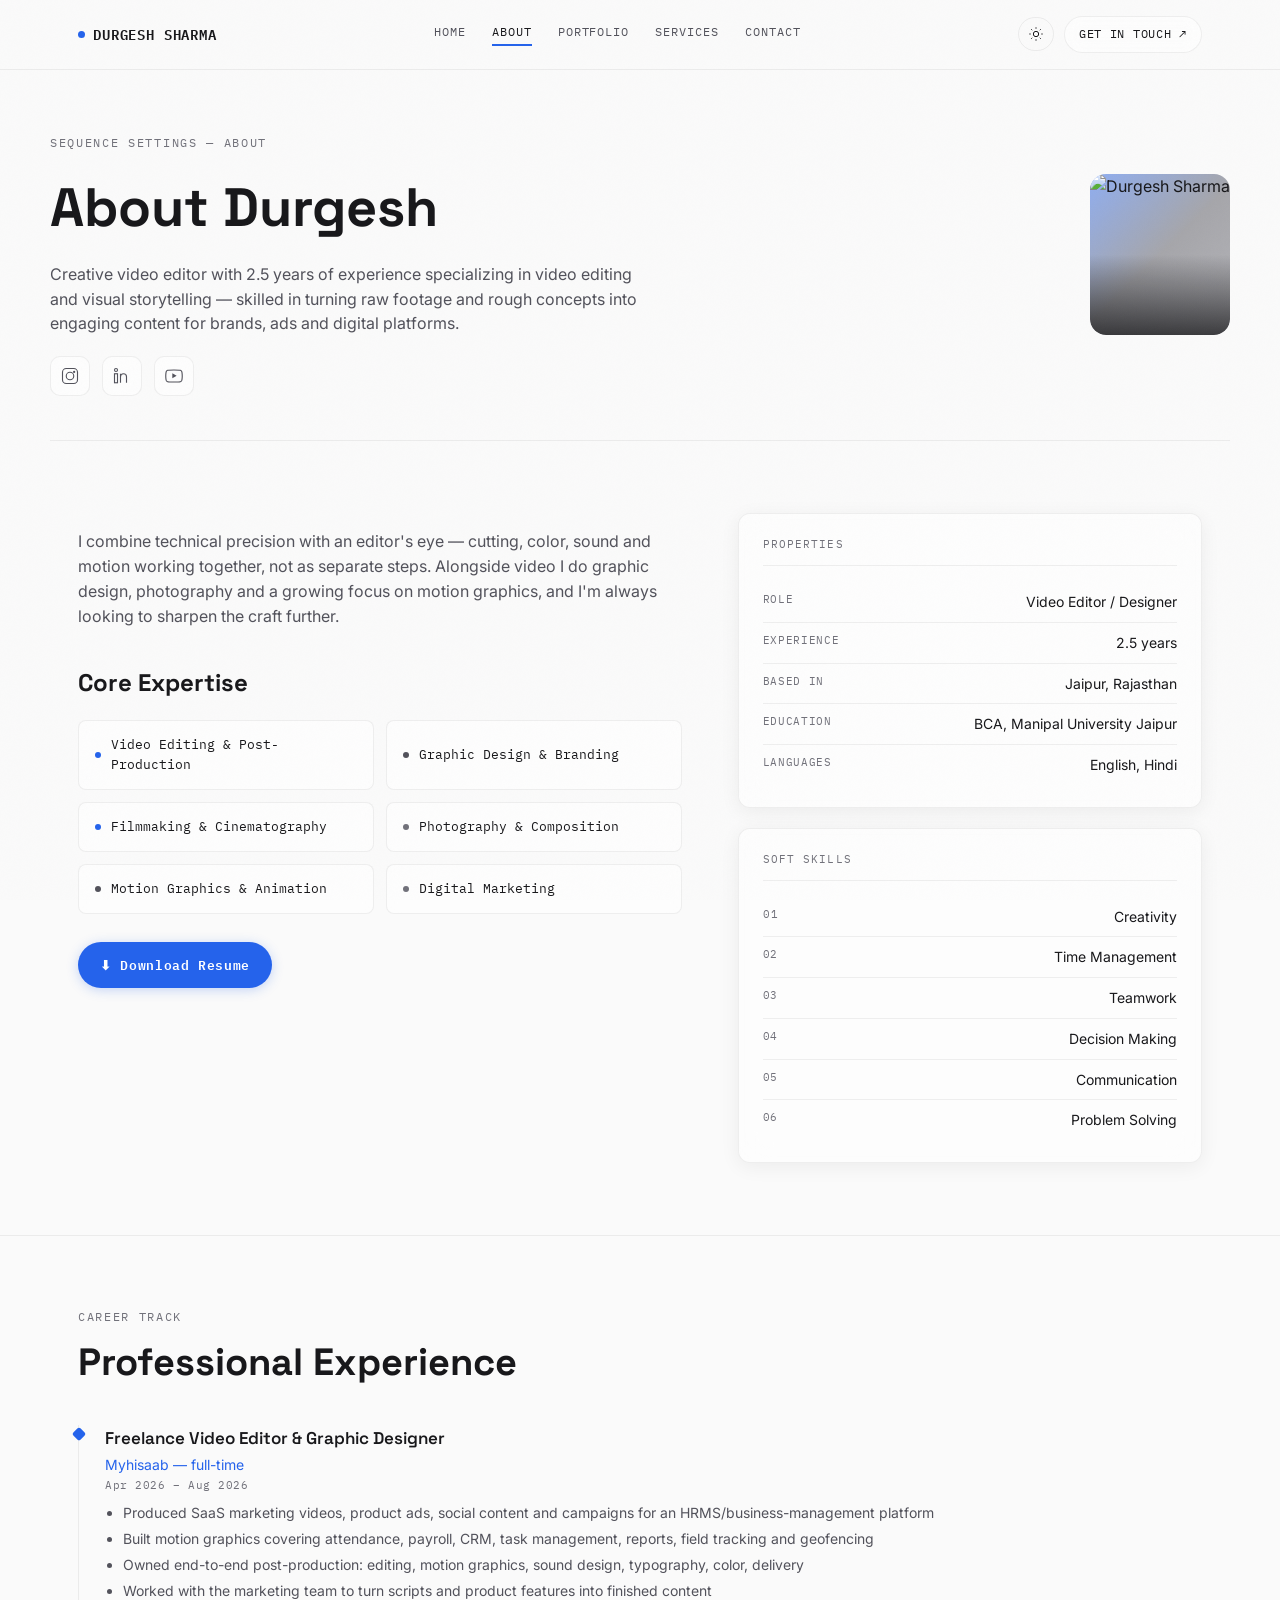
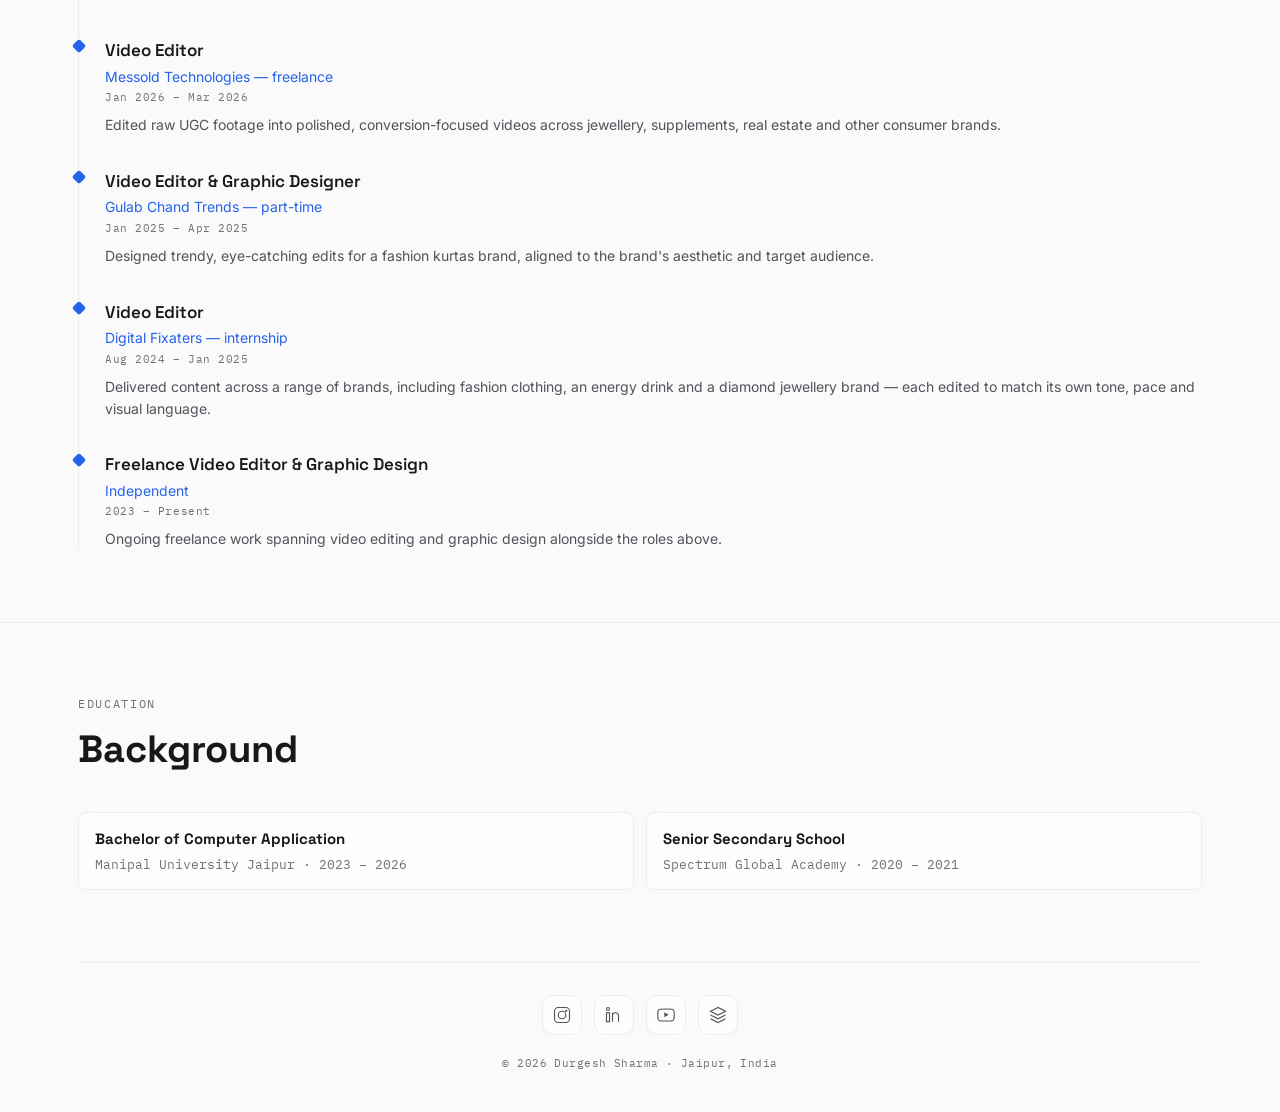
==== about.html @ 2523bfc3 "source repo import" ====
<!DOCTYPE html>
<html lang="en">
<head>
<meta charset="UTF-8">
<meta name="viewport" content="width=device-width, initial-scale=1.0">
<title>About — Durgesh Sharma</title>
<link rel="preconnect" href="https://fonts.googleapis.com">
<link rel="preconnect" href="https://fonts.gstatic.com" crossorigin>
<link href="https://fonts.googleapis.com/css2?family=Space+Grotesk:wght@400;500;600;700&family=IBM+Plex+Mono:wght@400;500;600&family=Inter:wght@400;500;600&display=swap" rel="stylesheet">
<link rel="stylesheet" href="style.css">
</head>
<body>

<header class="nav">
  <div class="nav-inner">
    <a class="logo" href="index.html"><span class="dot"></span>DURGESH SHARMA</a>
    <nav class="links">
      <a href="index.html">Home</a>
      <a href="about.html" class="active">About</a>
      <a href="portfolio.html">Portfolio</a>
      <a href="services.html">Services</a>
      <a href="contact.html">Contact</a>
    </nav>
    <div class="nav-controls">
      <button class="theme-toggle" id="theme-toggle" aria-label="Toggle light and dark theme">
        <svg class="icon-moon" viewBox="0 0 24 24" fill="none" stroke="currentColor" stroke-width="1.5"><path d="M21 12.79A9 9 0 1111.21 3 7 7 0 0021 12.79z"/></svg>
        <svg class="icon-sun" viewBox="0 0 24 24" fill="none" stroke="currentColor" stroke-width="1.5"><circle cx="12" cy="12" r="4"/><path d="M12 2v2M12 20v2M4.9 4.9l1.4 1.4M17.7 17.7l1.4 1.4M2 12h2M20 12h2M4.9 19.1l1.4-1.4M17.7 6.3l1.4-1.4"/></svg>
      </button>
      <a class="nav-cta" href="contact.html">Get in touch ↗</a>
      <button class="menu-toggle" aria-label="Toggle menu">☰</button>
    </div>
  </div>
</header>

<main>
  <section class="page-hero wrap" style="display:flex; gap:40px; align-items:center; flex-wrap:wrap;">
    <div style="flex:1; min-width:280px;">
      <div class="eyebrow">SEQUENCE SETTINGS — ABOUT</div>
      <h1>About Durgesh</h1>
      <p>Creative video editor with 2.5 years of experience specializing in video editing and visual storytelling — skilled in turning raw footage and rough concepts into engaging content for brands, ads and digital platforms.</p>
      <div class="social-bar" style="justify-content:flex-start; margin-top:20px;">
        <a class="social-link" href="https://www.instagram.com/durgesharmafilm/" target="_blank" rel="noopener" aria-label="Instagram"><svg viewBox="0 0 24 24" fill="none" stroke="currentColor" stroke-width="1.5"><rect x="2" y="2" width="20" height="20" rx="5"/><circle cx="12" cy="12" r="5"/><circle cx="17.5" cy="6.5" r="1.5" fill="currentColor" stroke="none"/></svg></a>
        <a class="social-link" href="https://www.linkedin.com/in/durgesharmaa/" target="_blank" rel="noopener" aria-label="LinkedIn"><svg viewBox="0 0 24 24" fill="none" stroke="currentColor" stroke-width="1.5"><rect x="2" y="9" width="4" height="12"/><circle cx="4" cy="4" r="2"/><path d="M10 9v12M10 13a4 4 0 018 0v8"/></svg></a>
        <a class="social-link" href="https://www.youtube.com/@Durgesharmadesign" target="_blank" rel="noopener" aria-label="YouTube"><svg viewBox="0 0 24 24" fill="none" stroke="currentColor" stroke-width="1.5"><path d="M22.5 6.4a2.8 2.8 0 00-2-2C18.9 4 12 4 12 4s-6.9 0-8.5.4a2.8 2.8 0 00-2 2A29.3 29.3 0 001 12a29.3 29.3 0 00.5 5.6 2.8 2.8 0 002 2c1.6.4 8.5.4 8.5.4s6.9 0 8.5-.4a2.8 2.8 0 002-2A29.3 29.3 0 0023 12a29.3 29.3 0 00-.5-5.6z"/><path d="M9.75 15.02l5.75-3.27-5.75-3.27v6.54z" fill="currentColor" stroke="none"/></svg></a>
      </div>
    </div>
    <div style="flex:0 0 auto;">
      <div class="profile-photo-wrap" style="max-width:260px;">
        <img src="profile.jpg" alt="Durgesh Sharma" loading="eager">
        <div class="photo-overlay"></div>
      </div>
    </div>
  </section>

  <section class="section">
    <div class="wrap about-grid">
      <div class="reveal">
        <div class="about-bio">
          <p style="color:var(--body-text); font-size:16px;">I combine technical precision with an editor's eye — cutting, color, sound and motion working together, not as separate steps. Alongside video I do graphic design, photography and a growing focus on motion graphics, and I'm always looking to sharpen the craft further.</p>
        </div>

        <h2 style="font-family:var(--display); font-size:24px; margin:36px 0 18px;">Core Expertise</h2>
        <div class="chip-grid">
          <div class="chip"><span class="dot c-ember"></span>Video Editing &amp; Post-Production</div>
          <div class="chip"><span class="dot c-teal"></span>Graphic Design &amp; Branding</div>
          <div class="chip"><span class="dot c-ember"></span>Filmmaking &amp; Cinematography</div>
          <div class="chip"><span class="dot c-amber"></span>Photography &amp; Composition</div>
          <div class="chip"><span class="dot c-teal"></span>Motion Graphics &amp; Animation</div>
          <div class="chip"><span class="dot c-amber"></span>Digital Marketing</div>
        </div>

        <a class="btn btn-solid" style="margin-top:28px;" href="assets/durgesh-sharma-resume.pdf" download>⬇ Download Resume</a>
      </div>

      <div class="reveal">
        <div class="panel" style="margin-bottom:20px;">
          <div class="panel-title">Properties</div>
          <div class="kv"><span class="k">Role</span><span class="v">Video Editor / Designer</span></div>
          <div class="kv"><span class="k">Experience</span><span class="v">2.5 years</span></div>
          <div class="kv"><span class="k">Based in</span><span class="v">Jaipur, Rajasthan</span></div>
          <div class="kv"><span class="k">Education</span><span class="v">BCA, Manipal University Jaipur</span></div>
          <div class="kv"><span class="k">Languages</span><span class="v">English, Hindi</span></div>
        </div>
        <div class="panel">
          <div class="panel-title">Soft Skills</div>
          <div class="kv"><span class="k">01</span><span class="v">Creativity</span></div>
          <div class="kv"><span class="k">02</span><span class="v">Time Management</span></div>
          <div class="kv"><span class="k">03</span><span class="v">Teamwork</span></div>
          <div class="kv"><span class="k">04</span><span class="v">Decision Making</span></div>
          <div class="kv"><span class="k">05</span><span class="v">Communication</span></div>
          <div class="kv"><span class="k">06</span><span class="v">Problem Solving</span></div>
        </div>
      </div>
    </div>
  </section>

  <section class="section">
    <div class="wrap">
      <div class="sec-head reveal">
        <div>
          <div class="eyebrow">CAREER TRACK</div>
          <h2>Professional Experience</h2>
        </div>
      </div>
      <div class="timeline reveal">
        <div class="tl-item">
          <div class="role">Freelance Video Editor &amp; Graphic Designer</div>
          <div class="org">Myhisaab — full-time</div>
          <div class="date">Apr 2026 – Aug 2026</div>
          <ul>
            <li>Produced SaaS marketing videos, product ads, social content and campaigns for an HRMS/business-management platform</li>
            <li>Built motion graphics covering attendance, payroll, CRM, task management, reports, field tracking and geofencing</li>
            <li>Owned end-to-end post-production: editing, motion graphics, sound design, typography, color, delivery</li>
            <li>Worked with the marketing team to turn scripts and product features into finished content</li>
          </ul>
        </div>
        <div class="tl-item">
          <div class="role">Video Editor</div>
          <div class="org">Messold Technologies — freelance</div>
          <div class="date">Jan 2026 – Mar 2026</div>
          <p>Edited raw UGC footage into polished, conversion-focused videos across jewellery, supplements, real estate and other consumer brands.</p>
        </div>
        <div class="tl-item">
          <div class="role">Video Editor &amp; Graphic Designer</div>
          <div class="org">Gulab Chand Trends — part-time</div>
          <div class="date">Jan 2025 – Apr 2025</div>
          <p>Designed trendy, eye-catching edits for a fashion kurtas brand, aligned to the brand's aesthetic and target audience.</p>
        </div>
        <div class="tl-item">
          <div class="role">Video Editor</div>
          <div class="org">Digital Fixaters — internship</div>
          <div class="date">Aug 2024 – Jan 2025</div>
          <p>Delivered content across a range of brands, including fashion clothing, an energy drink and a diamond jewellery brand — each edited to match its own tone, pace and visual language.</p>
        </div>
        <div class="tl-item">
          <div class="role">Freelance Video Editor &amp; Graphic Design</div>
          <div class="org">Independent</div>
          <div class="date">2023 – Present</div>
          <p>Ongoing freelance work spanning video editing and graphic design alongside the roles above.</p>
        </div>
      </div>
    </div>
  </section>

  <section class="section">
    <div class="wrap">
      <div class="sec-head reveal"><div><div class="eyebrow">Education</div><h2>Background</h2></div></div>
      <div class="chip-grid reveal">
        <div class="chip" style="align-items:flex-start; flex-direction:column; gap:4px;">
          <strong style="font-family:var(--display); font-size:15px;">Bachelor of Computer Application</strong>
          <span style="color:var(--steel);">Manipal University Jaipur · 2023 – 2026</span>
        </div>
        <div class="chip" style="align-items:flex-start; flex-direction:column; gap:4px;">
          <strong style="font-family:var(--display); font-size:15px;">Senior Secondary School</strong>
          <span style="color:var(--steel);">Spectrum Global Academy · 2020 – 2021</span>
        </div>
      </div>
    </div>
  </section>
</main>

<footer class="footer-enhanced">
  <div class="footer-inner">
    <div class="footer-divider"></div>
    <div class="footer-socials">
      <div class="social-bar">
        <a class="social-link" href="https://www.instagram.com/durgesharmafilm/" target="_blank" rel="noopener" aria-label="Instagram"><svg viewBox="0 0 24 24" fill="none" stroke="currentColor" stroke-width="1.5"><rect x="2" y="2" width="20" height="20" rx="5"/><circle cx="12" cy="12" r="5"/><circle cx="17.5" cy="6.5" r="1.5" fill="currentColor" stroke="none"/></svg></a>
        <a class="social-link" href="https://www.linkedin.com/in/durgesharmaa/" target="_blank" rel="noopener" aria-label="LinkedIn"><svg viewBox="0 0 24 24" fill="none" stroke="currentColor" stroke-width="1.5"><rect x="2" y="9" width="4" height="12"/><circle cx="4" cy="4" r="2"/><path d="M10 9v12M10 13a4 4 0 018 0v8"/></svg></a>
        <a class="social-link" href="https://www.youtube.com/@Durgesharmadesign" target="_blank" rel="noopener" aria-label="YouTube"><svg viewBox="0 0 24 24" fill="none" stroke="currentColor" stroke-width="1.5"><path d="M22.5 6.4a2.8 2.8 0 00-2-2C18.9 4 12 4 12 4s-6.9 0-8.5.4a2.8 2.8 0 00-2 2A29.3 29.3 0 001 12a29.3 29.3 0 00.5 5.6 2.8 2.8 0 002 2c1.6.4 8.5.4 8.5.4s6.9 0 8.5-.4a2.8 2.8 0 002-2A29.3 29.3 0 0023 12a29.3 29.3 0 00-.5-5.6z"/><path d="M9.75 15.02l5.75-3.27-5.75-3.27v6.54z" fill="currentColor" stroke="none"/></svg></a>
        <a class="social-link" href="https://durgesharma.myportfolio.com/" target="_blank" rel="noopener" aria-label="Adobe Portfolio"><svg viewBox="0 0 24 24" fill="none" stroke="currentColor" stroke-width="1.5"><path d="M12 2L2 7l10 5 10-5-10-5z"/><path d="M2 17l10 5 10-5"/><path d="M2 12l10 5 10-5"/></svg></a>
      </div>
    </div>
    <div class="footer-text">© <span class="yr"></span> Durgesh Sharma · Jaipur, India</div>
  </div>
</footer>

<script src="script.js"></script>
</body>
</html>
---- style.css ----
/* ============================================================
   DURGESH SHARMA — B&W GLASSMORPHISM THEME
   Primary: Black & White  |  Accent: Minimal Blue #2563eb
   ============================================================ */

:root{
  /* ---- dark mode (default) ---- */
  --ink-950:#09090b;
  --ink-900:#111113;
  --ink-850:#18181b;
  --line:rgba(255,255,255,.08);
  --paper:#f4f4f5;
  --paper-dim:#a1a1aa;
  --body-text:#a1a1aa;
  --accent:#2563eb;
  --accent-dim:rgba(37,99,235,.15);
  --accent-hover:#3b82f6;
  --steel:#71717a;
  --nav-bg:rgba(9,9,11,.72);
  --glass-bg:rgba(255,255,255,.03);
  --glass-border:rgba(255,255,255,.06);
  --glass-hover:rgba(255,255,255,.08);
  --grain-opacity:0.028;
  --display:'Space Grotesk', sans-serif;
  --mono:'IBM Plex Mono', monospace;
  --body:'Inter', sans-serif;
  --maxw:1180px;
  --shadow-card:0 4px 24px rgba(0,0,0,.35);
  --shadow-card-hover:0 12px 40px rgba(0,0,0,.5);
}

:root[data-theme="light"]{
  --ink-950:#fafafa;
  --ink-900:#ffffff;
  --ink-850:#f4f4f5;
  --line:rgba(0,0,0,.07);
  --paper:#18181b;
  --paper-dim:#52525b;
  --body-text:#52525b;
  --accent:#2563eb;
  --accent-dim:rgba(37,99,235,.08);
  --accent-hover:#1d4ed8;
  --steel:#71717a;
  --nav-bg:rgba(250,250,250,.72);
  --glass-bg:rgba(255,255,255,.55);
  --glass-border:rgba(0,0,0,.06);
  --glass-hover:rgba(255,255,255,.75);
  --grain-opacity:0.014;
  --shadow-card:0 4px 20px rgba(0,0,0,.06);
  --shadow-card-hover:0 12px 36px rgba(0,0,0,.1);
}

*{box-sizing:border-box;}
html{scroll-behavior:smooth;}
@media (prefers-reduced-motion: reduce){
  html{scroll-behavior:auto;}
  *{animation-duration:0.001ms !important; animation-iteration-count:1 !important; transition-duration:0.001ms !important;}
}

body{
  margin:0;
  background:var(--ink-950);
  color:var(--paper);
  font-family:var(--body);
  line-height:1.55;
  -webkit-font-smoothing:antialiased;
  transition:background .3s ease, color .3s ease;
  overflow-x:hidden;
}

/* grain overlay */
body::before{
  content:"";
  position:fixed; inset:0;
  pointer-events:none;
  z-index:999;
  opacity:var(--grain-opacity);
  background-image:url("data:image/svg+xml,%3Csvg xmlns='http://www.w3.org/2000/svg' width='120' height='120'%3E%3Cfilter id='n'%3E%3CfeTurbulence type='fractalNoise' baseFrequency='0.9' numOctaves='2' stitchTiles='stitch'/%3E%3C/filter%3E%3Crect width='100%25' height='100%25' filter='url(%23n)'/%3E%3C/svg%3E");
}

a{color:inherit;}
img{max-width:100%; display:block;}

.wrap{max-width:var(--maxw); margin:0 auto; padding:0 28px;}
.eyebrow{
  font-family:var(--mono); font-size:12px; letter-spacing:.14em; text-transform:uppercase;
  color:var(--steel);
}
.eyebrow .tc{color:var(--accent);}

/* ========== NAV (glassmorphism) ========== */
header.nav{
  position:sticky; top:0; z-index:50;
  background:var(--nav-bg);
  backdrop-filter:blur(20px); -webkit-backdrop-filter:blur(20px);
  border-bottom:1px solid var(--glass-border);
  transition:background .3s ease, border-color .3s ease;
}
.nav-inner{
  max-width:var(--maxw); margin:0 auto; padding:16px 28px;
  display:flex; align-items:center; justify-content:space-between;
}
.logo{
  font-family:var(--mono); font-weight:600; font-size:14px; letter-spacing:.06em;
  display:flex; align-items:center; gap:8px; text-decoration:none;
}
.logo .dot{width:7px; height:7px; border-radius:50%; background:var(--accent);}
nav.links{display:flex; gap:26px; font-family:var(--mono); font-size:12px; letter-spacing:.08em; text-transform:uppercase;}
nav.links a{text-decoration:none; color:var(--paper-dim); transition:color .2s; padding-bottom:3px; border-bottom:2px solid transparent;}
nav.links a:hover, nav.links a:focus-visible{color:var(--paper);}
nav.links a.active{color:var(--paper); border-bottom-color:var(--accent);}
.nav-cta{
  font-family:var(--mono); font-size:12px; letter-spacing:.06em; text-transform:uppercase;
  border:1px solid var(--glass-border); padding:8px 14px; border-radius:100px;
  text-decoration:none; color:var(--paper); white-space:nowrap;
  transition:border-color .2s, background .2s;
  background:var(--glass-bg); backdrop-filter:blur(8px);
}
.nav-cta:hover{border-color:var(--accent); background:var(--accent-dim);}
.menu-toggle{display:none; background:none; border:1px solid var(--glass-border); border-radius:8px; color:var(--paper); width:38px; height:34px; font-family:var(--mono); flex-shrink:0; cursor:pointer;}
.nav-controls{display:flex; align-items:center; gap:10px; flex-shrink:0;}
.theme-toggle{
  background:none; border:1px solid var(--glass-border); border-radius:100px;
  width:36px; height:34px; display:flex; align-items:center; justify-content:center;
  color:var(--paper); cursor:pointer; flex-shrink:0; padding:0; transition:border-color .2s;
}
.theme-toggle:hover{border-color:var(--paper-dim);}
.theme-toggle svg{width:16px; height:16px;}
.theme-toggle .icon-sun{display:none;}
:root[data-theme="light"] .theme-toggle .icon-moon{display:none;}
:root[data-theme="light"] .theme-toggle .icon-sun{display:block;}

@media (max-width:760px){
  nav.links{
    display:none; position:absolute; top:100%; left:0; right:0;
    flex-direction:column; gap:0;
    background:var(--nav-bg); backdrop-filter:blur(20px); -webkit-backdrop-filter:blur(20px);
    border-bottom:1px solid var(--glass-border);
  }
  nav.links.open{display:flex;}
  nav.links a{padding:14px 28px; border-bottom:1px solid var(--glass-border);}
  .nav-cta{display:none;}
  .menu-toggle{display:block;}
  .nav-inner{padding:14px 18px;}
}
@media (max-width:480px){
  .wrap{padding:0 18px;}
  .logo{font-size:12px;}
  .section{padding:52px 0;}
  .page-hero{padding:48px 0 32px;}
}

/* ========== BUTTONS (minimal blue) ========== */
.btn{
  font-family:var(--mono); font-size:13px; letter-spacing:.05em;
  padding:13px 22px; border-radius:100px; text-decoration:none;
  display:inline-flex; align-items:center; gap:8px; border:none; cursor:pointer;
  transition:transform .18s ease, background .2s, border-color .2s, box-shadow .2s;
}
.btn:hover{transform:translateY(-2px);}
.btn-solid{
  background:var(--accent); color:#fff; font-weight:600;
  box-shadow:0 2px 12px rgba(37,99,235,.25);
}
.btn-solid:hover{background:var(--accent-hover); box-shadow:0 4px 20px rgba(37,99,235,.35);}
.btn-ghost{
  border:1px solid var(--glass-border); color:var(--paper); background:var(--glass-bg);
  backdrop-filter:blur(8px);
}
.btn-ghost:hover{border-color:var(--paper-dim); background:var(--glass-hover);}

/* ========== PAGE HERO ========== */
.page-hero{padding:64px 0 44px; border-bottom:1px solid var(--glass-border);}
.page-hero h1{font-family:var(--display); font-size:clamp(34px,5vw,54px); margin:14px 0 12px;}
.page-hero p{max-width:600px; color:var(--body-text); font-size:16px; margin:0;}

/* ========== SECTIONS ========== */
.section{padding:72px 0;}
.section + .section{border-top:1px solid var(--glass-border);}
.sec-head{
  display:flex; justify-content:space-between; align-items:baseline;
  margin-bottom:34px; gap:20px; flex-wrap:wrap;
}
.sec-head h2{font-family:var(--display); font-size:clamp(26px,4vw,38px); margin:6px 0 0;}

.about-grid{display:grid; grid-template-columns:1.3fr 1fr; gap:56px;}
@media (max-width:800px){.about-grid{grid-template-columns:1fr; gap:36px;}}

/* ========== GLASS PANELS / CARDS ========== */
.panel{
  background:var(--glass-bg); border:1px solid var(--glass-border); border-radius:12px;
  padding:22px 24px;
  backdrop-filter:blur(16px); -webkit-backdrop-filter:blur(16px);
  box-shadow:var(--shadow-card);
}
.panel-title{
  font-family:var(--mono); font-size:11px; letter-spacing:.1em; text-transform:uppercase;
  color:var(--steel); margin-bottom:16px; padding-bottom:12px; border-bottom:1px solid var(--glass-border);
}
.kv{display:flex; justify-content:space-between; gap:12px; padding:9px 0; font-size:14px; border-bottom:1px solid var(--glass-border);}
.kv:last-child{border-bottom:none;}
.kv .k{font-family:var(--mono); font-size:11px; letter-spacing:.06em; text-transform:uppercase; color:var(--steel);}
.kv .v{text-align:right; color:var(--paper);}

/* ========== CHIPS ========== */
.chip-grid{display:grid; grid-template-columns:1fr 1fr; gap:12px;}
@media (max-width:560px){.chip-grid{grid-template-columns:1fr;}}
.chip{
  border:1px solid var(--glass-border); border-radius:8px; padding:14px 16px;
  font-family:var(--mono); font-size:13px; color:var(--paper);
  display:flex; align-items:center; gap:10px;
  background:var(--glass-bg); backdrop-filter:blur(8px);
}
.chip .dot{width:6px; height:6px; border-radius:50%; flex-shrink:0;}
.chip .dot.c-ember{background:var(--accent);}
.chip .dot.c-teal{background:var(--paper-dim);}
.chip .dot.c-amber{background:var(--steel);}

/* ========== STAT CARDS ========== */
.stat-grid{display:grid; grid-template-columns:repeat(3,1fr); gap:16px; margin-top:16px;}
@media (max-width:760px){.stat-grid{grid-template-columns:1fr;}}
.stat-card{
  border:1px solid var(--glass-border); border-radius:12px; padding:20px;
  background:var(--glass-bg); backdrop-filter:blur(12px);
  box-shadow:var(--shadow-card);
}
.stat-card .num{font-family:var(--display); font-size:28px; color:var(--accent);}
.stat-card .lbl{font-family:var(--mono); font-size:11px; letter-spacing:.08em; text-transform:uppercase; color:var(--steel); margin-top:4px;}
.stat-card p{font-size:13px; color:var(--body-text); margin:8px 0 0;}

/* ========== TIMELINE ========== */
.timeline{position:relative; padding-left:26px; border-left:1px solid var(--glass-border);}
.tl-item{position:relative; padding-bottom:32px;}
.tl-item:last-child{padding-bottom:0;}
.tl-item::before{
  content:""; position:absolute; left:-31px; top:4px; width:10px; height:10px;
  border-radius:2px; background:var(--accent); transform:rotate(45deg);
}
.tl-item .role{font-family:var(--display); font-size:17px; font-weight:600; margin:0 0 2px;}
.tl-item .org{color:var(--accent); font-size:14px; margin:0 0 2px;}
.tl-item .date{font-family:var(--mono); font-size:11px; color:var(--steel); letter-spacing:.05em; margin-bottom:8px;}
.tl-item p, .tl-item ul{color:var(--body-text); font-size:14px; margin:0;}
.tl-item ul{padding-left:18px; margin-top:6px;}
.tl-item li{margin-bottom:4px;}

/* ========== SERVICES (glassmorphism cards) ========== */
.services-grid{display:grid; grid-template-columns:repeat(3,1fr); gap:20px;}
@media (max-width:900px){.services-grid{grid-template-columns:1fr 1fr;}}
@media (max-width:600px){.services-grid{grid-template-columns:1fr;}}
.service-card{
  background:var(--glass-bg); border:1px solid var(--glass-border); border-radius:12px;
  padding:24px; transition:border-color .25s, transform .25s, box-shadow .25s;
  backdrop-filter:blur(12px); -webkit-backdrop-filter:blur(12px);
  box-shadow:var(--shadow-card);
}
.service-card:hover{transform:translateY(-4px); border-color:var(--paper-dim); box-shadow:var(--shadow-card-hover);}
.service-card .icon{
  width:42px; height:42px; border-radius:10px; display:flex; align-items:center; justify-content:center;
  margin-bottom:16px; border:1px solid var(--glass-border);
  color:var(--accent);
}
.service-card .icon svg{width:20px; height:20px;}
.service-card.c-ember .icon{color:var(--accent); border-color:var(--accent-dim);}
.service-card.c-teal .icon{color:var(--paper-dim); border-color:var(--glass-border);}
.service-card.c-amber .icon{color:var(--steel); border-color:var(--glass-border);}
.service-card h3{font-family:var(--display); font-size:18px; margin:0 0 8px;}
.service-card p{color:var(--body-text); font-size:14px; margin:0 0 14px;}
.service-card ul{margin:0; padding-left:18px; font-size:13px; color:var(--steel);}
.service-card li{margin-bottom:5px;}

/* ========== CLIP / WORK CARDS (glassmorphism) ========== */
.track{margin-bottom:52px;}
.track-label{
  display:flex; align-items:center; gap:10px; margin-bottom:16px;
  font-family:var(--mono); font-size:12px; letter-spacing:.1em; text-transform:uppercase; color:var(--steel);
}
.track-label .sw{width:10px; height:10px; border-radius:2px;}
.sw.c-ember{background:var(--accent);}
.sw.c-teal{background:var(--paper-dim);}
.sw.c-amber{background:var(--steel);}
.sw.c-steel{background:var(--steel);}
.track-label .name{color:var(--paper); font-weight:500;}

.clip-row{display:flex; gap:16px; overflow-x:auto; padding-bottom:10px; scroll-snap-type:x proximity;}
.clip-row::-webkit-scrollbar{height:6px;}
.clip-row::-webkit-scrollbar-thumb{background:var(--glass-border); border-radius:10px;}

.clip-card{
  flex:0 0 240px; scroll-snap-align:start;
  background:var(--glass-bg); border:1px solid var(--glass-border); border-radius:12px;
  padding:0; text-decoration:none; color:var(--paper); overflow:hidden;
  transition:border-color .25s, transform .25s, box-shadow .25s;
  backdrop-filter:blur(12px);
  box-shadow:var(--shadow-card);
}
.clip-card:hover{transform:translateY(-4px); box-shadow:var(--shadow-card-hover);}
.clip-card .bar{height:4px;}
.clip-card .bar.c-ember{background:var(--accent);}
.clip-card .bar.c-teal{background:var(--paper-dim);}
.clip-card .bar.c-amber{background:var(--steel);}
.clip-card .bar.c-steel{background:var(--steel);}
.clip-card .thumb{height:130px; background:var(--ink-850); display:flex; align-items:center; justify-content:center; position:relative; overflow:hidden; color:var(--steel);}
.clip-card .thumb img{width:100%; height:100%; object-fit:cover;}
.clip-card .thumb svg{width:30px; height:30px; opacity:.5;}
.clip-card .body{padding:14px 16px 16px;}
.clip-card .title{font-family:var(--display); font-size:16px; font-weight:600; margin:0 0 4px;}
.clip-card .meta{display:flex; justify-content:space-between; align-items:center; font-family:var(--mono); font-size:11px; color:var(--steel);}
.clip-card:hover .meta{color:var(--paper);}

/* ========== FEATURED GRID (glassmorphism) ========== */
.featured-grid{display:grid; grid-template-columns:repeat(3,1fr); gap:20px;}
@media (max-width:900px){.featured-grid{grid-template-columns:1fr 1fr;}}
@media (max-width:600px){.featured-grid{grid-template-columns:1fr;}}
.featured-card{
  position:relative; background:var(--glass-bg); border:1px solid var(--glass-border); border-radius:14px;
  overflow:hidden; text-decoration:none; color:var(--paper);
  transition:transform .25s, border-color .25s, box-shadow .25s;
  backdrop-filter:blur(12px);
  box-shadow:var(--shadow-card);
}
.featured-card:hover{transform:translateY(-5px); border-color:var(--paper-dim); box-shadow:var(--shadow-card-hover);}
.featured-card .rank{
  position:absolute; top:12px; left:12px; z-index:2;
  font-family:var(--mono); font-size:11px;
  background:rgba(9,9,11,.65); backdrop-filter:blur(8px);
  color:var(--accent); padding:3px 9px; border-radius:100px; letter-spacing:.06em;
}
.featured-card .bar{height:4px;}
.featured-card .thumb{height:160px; background:var(--ink-850); display:flex; align-items:center; justify-content:center; color:var(--steel);}
.featured-card .thumb img{width:100%; height:100%; object-fit:cover;}
.featured-card .thumb svg{width:34px; height:34px; opacity:.5;}
.featured-card .body{padding:16px 18px 18px;}
.featured-card .title{font-family:var(--display); font-size:17px; font-weight:600; margin:0 0 4px;}
.featured-card .meta{font-family:var(--mono); font-size:11px; color:var(--steel); display:flex; justify-content:space-between;}

/* ========== CONTACT ========== */
.contact-grid{display:grid; grid-template-columns:1fr 1.2fr; gap:28px;}
@media (max-width:800px){.contact-grid{grid-template-columns:1fr;}}
.info-card{
  display:flex; gap:14px; align-items:flex-start;
  background:var(--glass-bg); backdrop-filter:blur(12px);
  border:1px solid var(--glass-border); border-radius:12px; padding:18px; margin-bottom:14px;
  box-shadow:var(--shadow-card);
}
.info-card .icon{width:36px; height:36px; border-radius:8px; border:1px solid var(--glass-border); display:flex; align-items:center; justify-content:center; flex-shrink:0; color:var(--accent);}
.info-card .icon svg{width:17px; height:17px;}
.info-card .lbl{font-family:var(--mono); font-size:11px; letter-spacing:.08em; text-transform:uppercase; color:var(--steel); margin-bottom:3px;}
.info-card .val{font-size:14px; color:var(--paper);}
.info-card .val a{text-decoration:none; border-bottom:1px solid var(--glass-border); transition:border-color .2s;}
.info-card .val a:hover{border-color:var(--accent);}

.collab-panel{
  background:var(--glass-bg); border:1px solid var(--glass-border); border-radius:12px;
  padding:20px; margin-top:4px;
  backdrop-filter:blur(12px);
  box-shadow:var(--shadow-card);
}
.collab-panel h3{font-family:var(--display); font-size:16px; margin:0 0 8px; color:var(--accent);}
.collab-panel p{font-size:14px; color:var(--body-text); margin:0;}

.form-panel{
  background:var(--glass-bg); border:1px solid var(--glass-border); border-radius:12px;
  padding:26px;
  backdrop-filter:blur(16px); -webkit-backdrop-filter:blur(16px);
  box-shadow:var(--shadow-card);
}
.form-row{display:grid; grid-template-columns:1fr 1fr; gap:14px;}
@media (max-width:520px){.form-row{grid-template-columns:1fr;}}
.field{margin-bottom:16px;}
.field label{display:block; font-family:var(--mono); font-size:11px; letter-spacing:.06em; text-transform:uppercase; color:var(--steel); margin-bottom:7px;}
.field input, .field textarea{
  width:100%; background:var(--ink-850); border:1px solid var(--glass-border); border-radius:8px;
  padding:11px 13px; color:var(--paper); font-family:var(--body); font-size:14px;
  transition:border-color .2s;
}
.field input::placeholder, .field textarea::placeholder{color:var(--steel);}
.field input:focus, .field textarea:focus{outline:none; border-color:var(--accent); box-shadow:0 0 0 3px var(--accent-dim);}
.field textarea{resize:vertical; min-height:110px;}
.form-msg{font-family:var(--mono); font-size:12px; margin-top:10px; color:var(--accent); display:none;}
.form-msg.show{display:block;}

/* ========== OLD FOOTER (fallback) ========== */
footer{padding:26px 0 40px; text-align:center; font-family:var(--mono); font-size:11px; color:var(--steel); letter-spacing:.04em;}
footer a{color:var(--paper-dim); text-decoration:underline; text-underline-offset:3px;}

/* ========== REVEAL ANIMATION ========== */
.reveal{opacity:0; transform:translateY(18px); transition:opacity .6s ease, transform .6s ease;}
.reveal.in{opacity:1; transform:none;}

:focus-visible{outline:2px solid var(--accent); outline-offset:2px;}

/* ========== ANIMATED COUNTERS (glassmorphism) ========== */
.counter-strip{
  display:grid; grid-template-columns:repeat(4,1fr); gap:20px;
  padding:72px 0;
}
@media (max-width:800px){.counter-strip{grid-template-columns:repeat(2,1fr);}}
@media (max-width:480px){.counter-strip{grid-template-columns:1fr; gap:16px;}}
.counter-item{
  text-align:center; padding:32px 20px;
  background:var(--glass-bg); border:1px solid var(--glass-border); border-radius:14px;
  position:relative; overflow:hidden;
  transition:border-color .3s, transform .3s, box-shadow .3s;
  backdrop-filter:blur(12px); -webkit-backdrop-filter:blur(12px);
  box-shadow:var(--shadow-card);
}
.counter-item:hover{transform:translateY(-4px); border-color:var(--paper-dim); box-shadow:var(--shadow-card-hover);}
.counter-item::before{
  content:""; position:absolute; top:-50%; left:-50%; width:200%; height:200%;
  background:radial-gradient(circle at center, var(--accent) 0%, transparent 70%);
  opacity:0; transition:opacity .4s;
  pointer-events:none;
}
.counter-item:hover::before{opacity:.06;}
.counter-item .counter-num{
  font-family:var(--display); font-size:clamp(36px,5vw,52px); font-weight:700;
  color:var(--paper); line-height:1; margin-bottom:4px;
  display:flex; align-items:baseline; justify-content:center; gap:2px;
}
.counter-item .counter-num .counter-suffix{
  font-size:clamp(22px,3vw,32px); color:var(--accent); font-weight:600;
}
.counter-item .counter-label{
  font-family:var(--mono); font-size:11px; letter-spacing:.1em;
  text-transform:uppercase; color:var(--steel); margin-top:8px;
}
.counter-item .counter-icon{
  width:40px; height:40px; border-radius:10px; margin:0 auto 14px;
  display:flex; align-items:center; justify-content:center;
  border:1px solid var(--glass-border); color:var(--accent);
  transition:border-color .3s;
}
.counter-item:hover .counter-icon{border-color:var(--accent-dim);}
.counter-item .counter-icon svg{width:18px; height:18px;}

/* ========== PRODUCTS (glassmorphism) ========== */
.products-grid{display:grid; grid-template-columns:repeat(3,1fr); gap:20px;}
@media (max-width:900px){.products-grid{grid-template-columns:1fr 1fr;}}
@media (max-width:600px){.products-grid{grid-template-columns:1fr;}}
.product-card{
  background:var(--glass-bg); border:1px solid var(--glass-border); border-radius:14px;
  overflow:hidden; text-decoration:none; color:var(--paper);
  transition:transform .25s, border-color .25s, box-shadow .25s;
  display:flex; flex-direction:column;
  backdrop-filter:blur(12px); -webkit-backdrop-filter:blur(12px);
  box-shadow:var(--shadow-card);
}
.product-card:hover{
  transform:translateY(-6px); border-color:var(--paper-dim);
  box-shadow:var(--shadow-card-hover);
}
.product-card .product-thumb{
  height:160px; background:var(--ink-850); display:flex;
  align-items:center; justify-content:center; position:relative;
  overflow:hidden;
}
.product-card .product-thumb svg{width:40px; height:40px; color:var(--steel); opacity:.5;}
.product-card .product-thumb img{width:100%; height:100%; object-fit:cover;}
.product-card .product-badge{
  position:absolute; top:12px; right:12px;
  font-family:var(--mono); font-size:10px; letter-spacing:.06em;
  text-transform:uppercase; padding:4px 10px; border-radius:100px;
  background:var(--accent); color:#fff; font-weight:600;
}
.product-card .product-badge.coming{background:var(--steel); color:var(--paper);}
.product-card .product-body{padding:18px 20px 20px; flex:1; display:flex; flex-direction:column;}
.product-card .product-type{
  font-family:var(--mono); font-size:10px; letter-spacing:.08em;
  text-transform:uppercase; color:var(--accent); margin-bottom:6px;
}
.product-card .product-name{
  font-family:var(--display); font-size:18px; font-weight:600; margin:0 0 8px;
}
.product-card .product-desc{
  font-size:14px; color:var(--body-text); margin:0 0 16px; flex:1;
}
.product-card .product-footer{
  display:flex; justify-content:space-between; align-items:center;
  padding-top:14px; border-top:1px solid var(--glass-border);
}
.product-card .product-price{
  font-family:var(--display); font-size:16px; font-weight:600; color:var(--paper);
}
.product-card .product-cta{
  font-family:var(--mono); font-size:11px; letter-spacing:.05em;
  text-transform:uppercase; color:var(--accent);
  display:flex; align-items:center; gap:4px;
}
.product-card:hover .product-cta{text-decoration:underline;}

/* ========== PROFILE PHOTO ========== */
.profile-photo-wrap{
  position:relative; width:100%; max-width:320px; margin:0 auto 20px;
  border-radius:16px; overflow:hidden;
}
.profile-photo-wrap::before{
  content:""; position:absolute; inset:-2px; border-radius:18px;
  background:linear-gradient(135deg, var(--accent), var(--paper-dim), var(--steel));
  z-index:0; opacity:.5;
}
.profile-photo-wrap img{
  position:relative; z-index:1; width:100%; border-radius:16px;
  display:block; aspect-ratio:1/1.15; object-fit:cover; object-position:center top;
}
.profile-photo-wrap .photo-overlay{
  position:absolute; inset:0; z-index:2;
  background:linear-gradient(180deg, transparent 50%, rgba(9,9,11,.7) 100%);
  border-radius:16px; pointer-events:none;
}

/* ========== SOCIAL ICONS ========== */
.social-bar{
  display:flex; gap:12px; align-items:center; justify-content:center;
  flex-wrap:wrap;
}
.social-link{
  width:40px; height:40px; border-radius:10px;
  border:1px solid var(--glass-border); display:flex; align-items:center; justify-content:center;
  color:var(--paper-dim); text-decoration:none;
  transition:border-color .25s, color .25s, transform .25s, background .25s;
  background:var(--glass-bg); backdrop-filter:blur(8px);
}
.social-link:hover{
  border-color:var(--accent); color:var(--accent);
  transform:translateY(-3px); background:var(--accent-dim);
}
.social-link svg{width:18px; height:18px;}

/* ========== ENHANCED FOOTER ========== */
.footer-enhanced{
  padding:0 0 40px; text-align:center;
  font-family:var(--mono); font-size:11px; color:var(--steel); letter-spacing:.04em;
}
.footer-inner{
  max-width:var(--maxw); margin:0 auto; padding:0 28px;
}
.footer-divider{
  height:1px; background:var(--glass-border); margin-bottom:32px;
}
.footer-socials{
  margin-bottom:20px;
}
.footer-text{
  color:var(--steel);
}
.footer-text a{color:var(--paper-dim); text-decoration:underline; text-underline-offset:3px;}

/* ========== HERO NAME HIGHLIGHT ========== */
.hero-heading{
  font-family:var(--display); font-weight:700;
  font-size:clamp(40px,7vw,80px); line-height:1.05;
  letter-spacing:-0.02em; margin:18px 0 20px;
}
.hero-name{
  color:var(--accent);
  position:relative; display:inline-block;
}
.hero-name::after{
  content:""; position:absolute; left:0; bottom:-4px;
  width:100%; height:3px; border-radius:3px;
  background:var(--accent); opacity:.4;
}

/* ========== COMPANY LOGO MARQUEE ========== */
.marquee-wrap{
  width:100%; overflow:hidden; position:relative;
  mask-image:linear-gradient(90deg, transparent 0%, black 10%, black 90%, transparent 100%);
  -webkit-mask-image:linear-gradient(90deg, transparent 0%, black 10%, black 90%, transparent 100%);
}
.marquee-track{
  display:flex; gap:60px; width:max-content;
  animation:marquee-scroll 25s linear infinite;
}
@keyframes marquee-scroll{
  0%{transform:translateX(0);}
  100%{transform:translateX(-50%);}
}
.marquee-logo{
  flex-shrink:0; display:flex; align-items:center; justify-content:center;
  height:40px; color:var(--paper-dim); opacity:.5;
  transition:opacity .3s;
}
.marquee-logo:hover{opacity:1;}
.marquee-logo svg{height:40px; width:auto;}

/* ========== REVIEWS / TESTIMONIALS ========== */
.reviews-grid{
  display:grid; grid-template-columns:repeat(3,1fr); gap:20px;
}
@media (max-width:900px){.reviews-grid{grid-template-columns:1fr;}}
.review-card{
  background:var(--glass-bg); border:1px solid var(--glass-border); border-radius:14px;
  padding:28px 24px; position:relative;
  backdrop-filter:blur(12px); -webkit-backdrop-filter:blur(12px);
  box-shadow:var(--shadow-card);
  transition:transform .25s, border-color .25s, box-shadow .25s;
}
.review-card:hover{
  transform:translateY(-4px); border-color:var(--paper-dim);
  box-shadow:var(--shadow-card-hover);
}
.review-stars{
  color:var(--accent); font-size:16px; letter-spacing:2px; margin-bottom:14px;
}
.review-text{
  font-size:15px; color:var(--body-text); line-height:1.65; margin:0 0 20px;
  font-style:italic;
}
.review-author{
  display:flex; align-items:center; gap:12px;
}
.review-avatar{
  width:40px; height:40px; border-radius:10px;
  background:var(--accent-dim); color:var(--accent);
  display:flex; align-items:center; justify-content:center;
  font-family:var(--mono); font-size:13px; font-weight:600;
  border:1px solid var(--glass-border); flex-shrink:0;
}
.review-name{
  font-family:var(--display); font-size:15px; font-weight:600; color:var(--paper);
}
.review-role{
  font-family:var(--mono); font-size:11px; color:var(--steel); letter-spacing:.04em;
  margin-top:2px;
}

/* ========== BIG SOCIAL ICONS ========== */
.social-big-grid{
  display:grid; grid-template-columns:repeat(3,1fr); gap:20px;
  max-width:700px; margin:0 auto;
}
@media (max-width:600px){.social-big-grid{grid-template-columns:1fr;}}
.social-big-link{
  background:var(--glass-bg); border:1px solid var(--glass-border); border-radius:16px;
  padding:32px 20px; text-decoration:none; color:var(--paper);
  display:flex; flex-direction:column; align-items:center; gap:10px;
  backdrop-filter:blur(12px); -webkit-backdrop-filter:blur(12px);
  box-shadow:var(--shadow-card);
  transition:transform .25s, border-color .25s, box-shadow .25s, background .25s;
}
.social-big-link:hover{
  transform:translateY(-6px); border-color:var(--accent);
  box-shadow:var(--shadow-card-hover); background:var(--accent-dim);
}
.social-big-icon{
  width:56px; height:56px; border-radius:14px;
  border:1px solid var(--glass-border); display:flex; align-items:center; justify-content:center;
  color:var(--paper-dim); transition:color .25s, border-color .25s;
}
.social-big-link:hover .social-big-icon{color:var(--accent); border-color:var(--accent);}
.social-big-icon svg{width:28px; height:28px;}
.social-big-label{
  font-family:var(--display); font-size:17px; font-weight:600;
}
.social-big-handle{
  font-family:var(--mono); font-size:12px; color:var(--steel); letter-spacing:.03em;
}
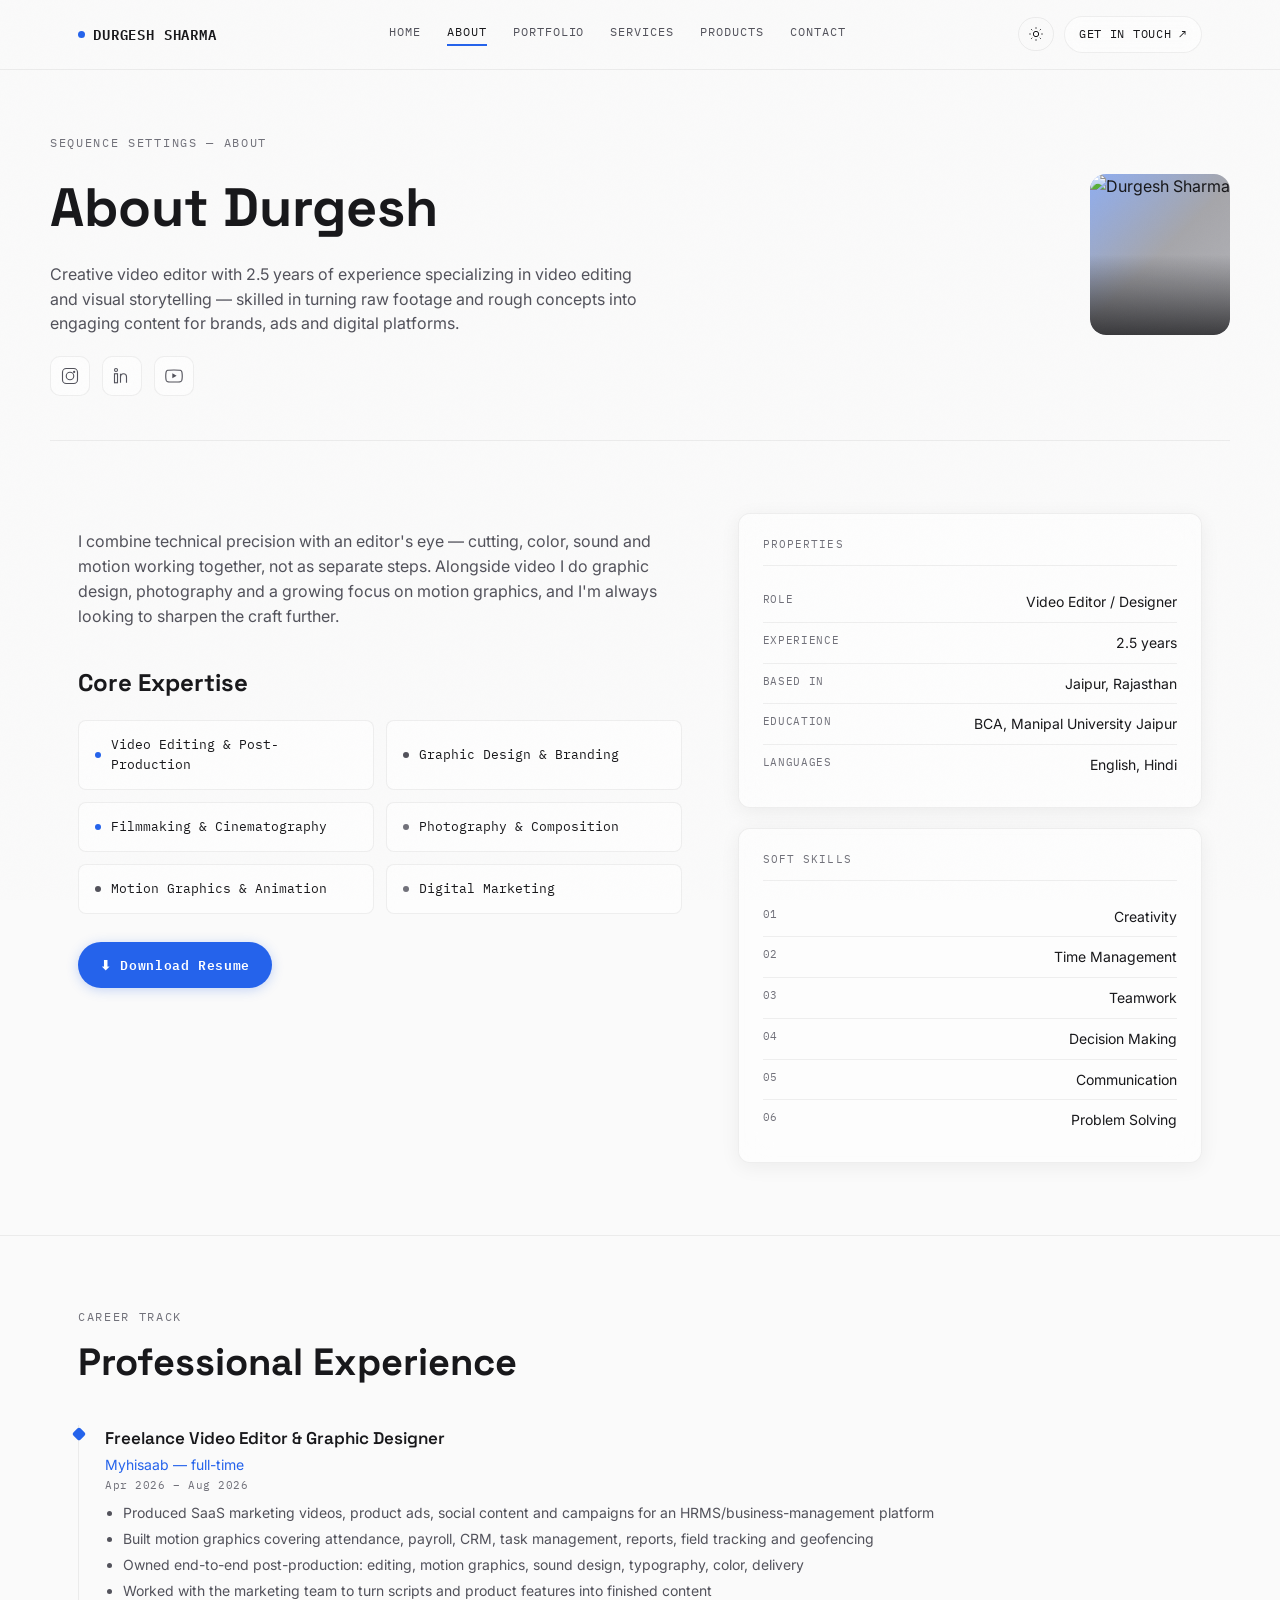
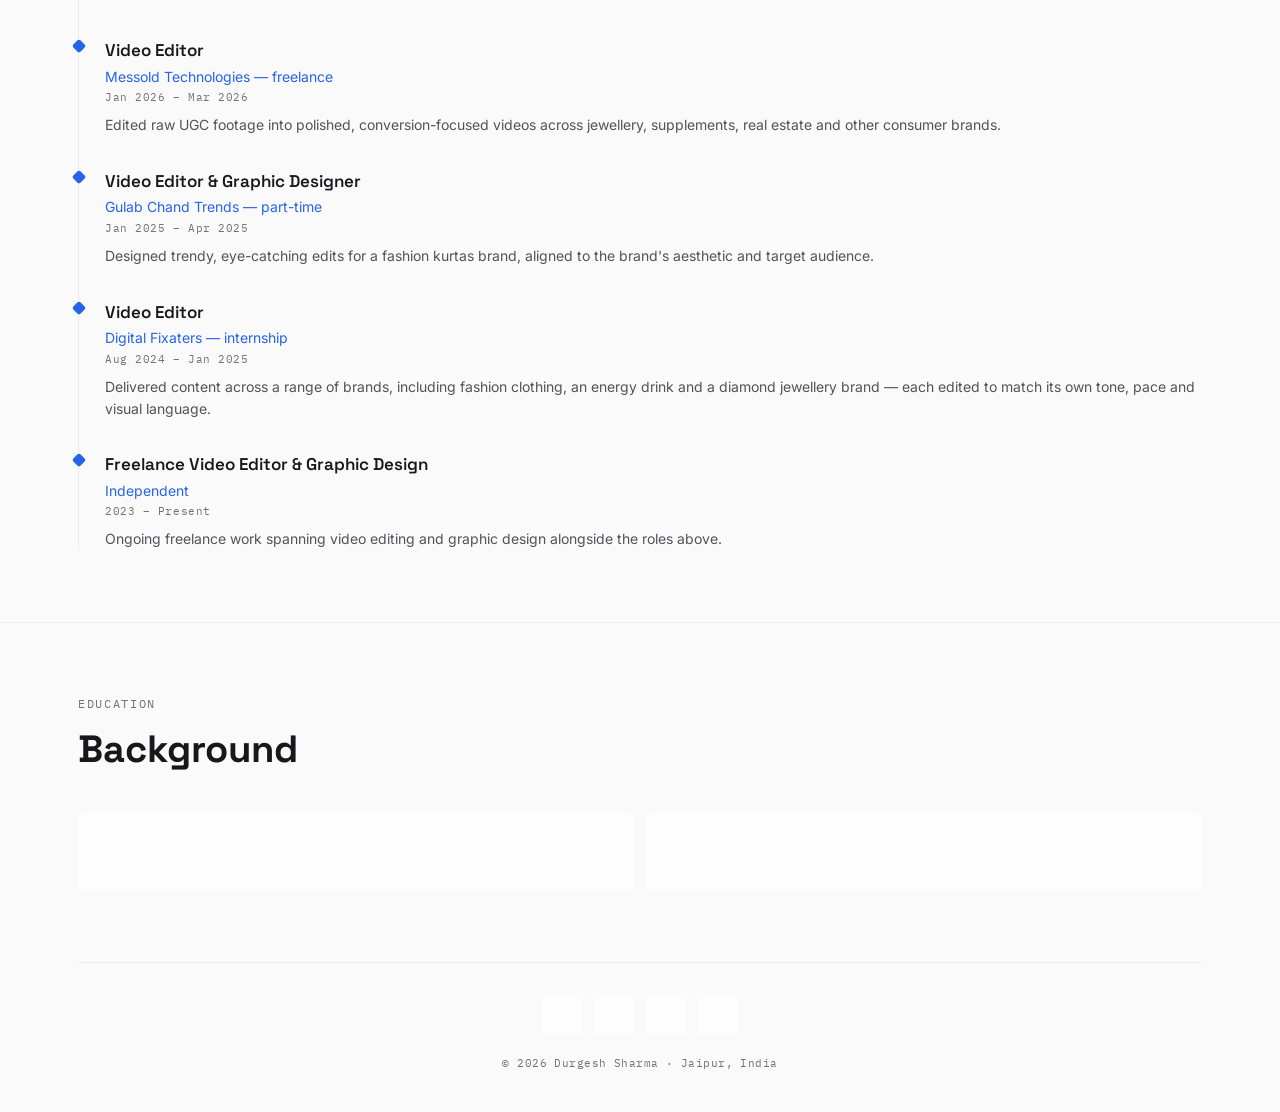
==== commit 80baac04: "Update profile photo and resume link in about.html" ====
--- a/about.html
+++ b/about.html
@@ -19,6 +19,7 @@
       <a href="about.html" class="active">About</a>
       <a href="portfolio.html">Portfolio</a>
       <a href="services.html">Services</a>
+      <a href="products.html">Products</a>
       <a href="contact.html">Contact</a>
     </nav>
     <div class="nav-controls">
@@ -45,8 +46,8 @@
       </div>
     </div>
     <div style="flex:0 0 auto;">
-      <div class="profile-photo-wrap" style="max-width:260px;">
-        <img src="profile.jpg" alt="Durgesh Sharma" loading="eager">
+      <div class="profile-photo-wrap circle" style="max-width:260px;">
+        <img src="assets/about page photo.png" alt="Durgesh Sharma" loading="eager">
         <div class="photo-overlay"></div>
       </div>
     </div>
@@ -69,7 +70,7 @@
           <div class="chip"><span class="dot c-amber"></span>Digital Marketing</div>
         </div>
 
-        <a class="btn btn-solid" style="margin-top:28px;" href="assets/durgesh-sharma-resume.pdf" download>⬇ Download Resume</a>
+        <a class="btn btn-solid" style="margin-top:28px;" href="assets/durgesh resume (2026).pdf" download>⬇ Download Resume</a>
       </div>
 
       <div class="reveal">
